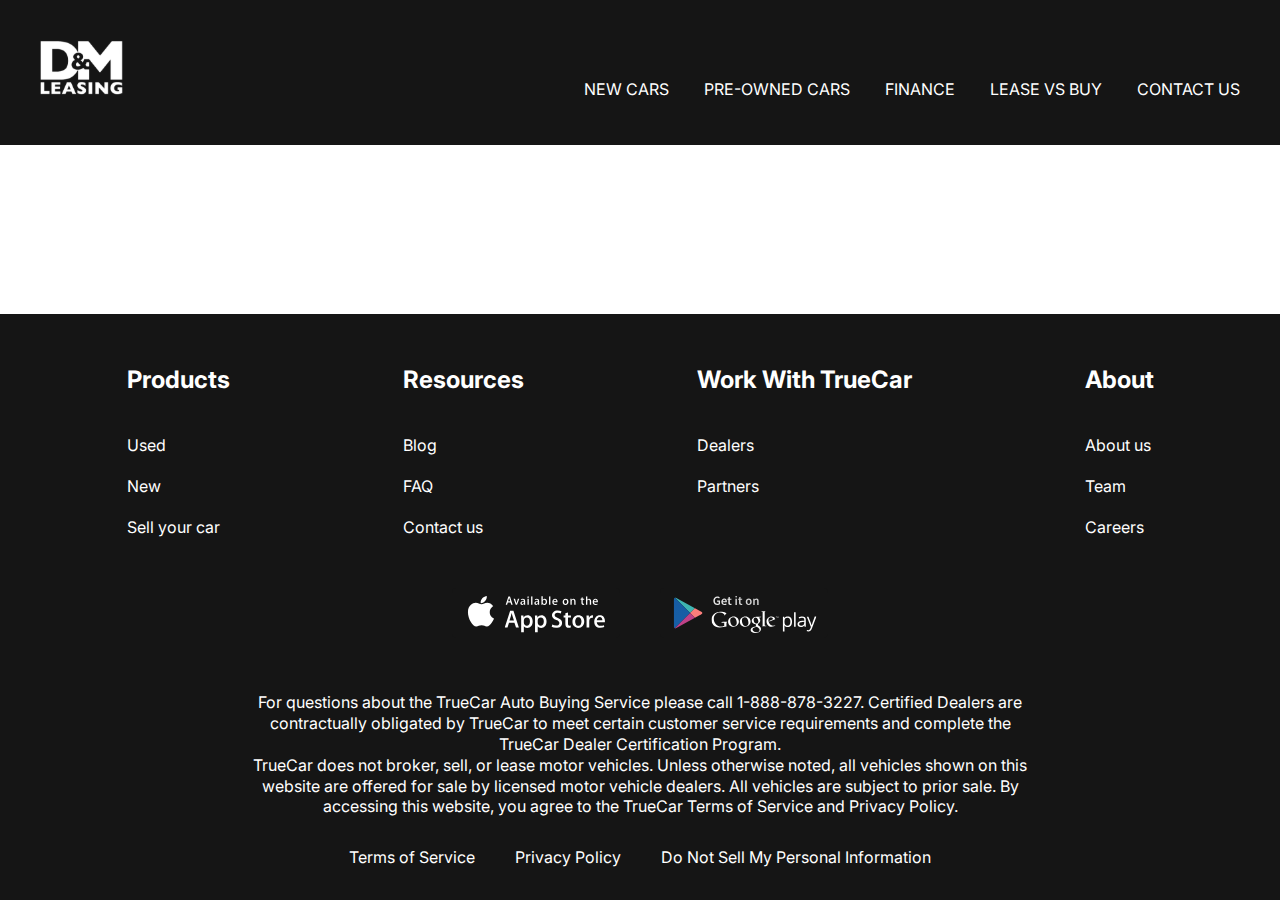
==== contacts.html @ 40aa46b6 "add top section, swiper (1920px)" ====
<!DOCTYPE html>
<html lang="en">
  <head>
    <meta charset="UTF-8" />
    <meta name="viewport" content="width=device-width, initial-scale=1.0" />
    <title>Lease Cars</title>
    <link rel="preconnect" href="https://fonts.googleapis.com" />
    <link rel="preconnect" href="https://fonts.gstatic.com" crossorigin />
    <link
      href="https://fonts.googleapis.com/css2?family=Inter:wght@400;700&display=swap"
      rel="stylesheet"
    />
    <link rel="stylesheet" href="css/styles.css" />
    <link rel="stylesheet" href="css/adaptive.css" />
  </head>
  <body>
    <div class="wrapper">
      <header class="header">
        <div class="container">
          <div class="header__inner">
            <a href="#" class="logo">
              <img src="images/logo.svg" alt="Logo" class="logo__img" />
            </a>
            <nav class="menu">
              <ul class="menu__list">
                <li class="menu__list-item">
                  <a href="#" class="menu__list-link">NEW CARS</a>
                </li>
                <li class="menu__list-item">
                  <a href="#" class="menu__list-link">PRE-OWNED CARS</a>
                </li>
                <li class="menu__list-item">
                  <a href="#" class="menu__list-link">FINANCE</a>
                </li>
                <li class="menu__list-item">
                  <a href="#" class="menu__list-link">LEASE VS BUY</a>
                </li>
                <li class="menu__list-item">
                  <a href="#" class="menu__list-link">CONTACT US</a>
                </li>
              </ul>
            </nav>
          </div>
        </div>
      </header>
      <main class="main"></main>
      <footer class="footer">
        <div class="container">
          <nav class="footer__menu">
            <ul class="footer__menu-list">
              <li class="footer__menu-item">
                <p class="footer__menu-title">Products</p>
              </li>
              <li class="footer__menu-item">
                <a href="#">Used</a>
              </li>
              <li class="footer__menu-item">
                <a href="#">New</a>
              </li>
              <li class="footer__menu-item">
                <a href="#">Sell your car</a>
              </li>
            </ul>
            <ul class="footer__menu-list">
              <li class="footer__menu-item">
                <p class="footer__menu-title">Resources</p>
              </li>
              <li class="footer__menu-item">
                <a href="#">Blog</a>
              </li>
              <li class="footer__menu-item">
                <a href="#">FAQ</a>
              </li>
              <li class="footer__menu-item">
                <a href="#">Contact us</a>
              </li>
            </ul>
            <ul class="footer__menu-list">
              <li class="footer__menu-item">
                <p class="footer__menu-title">Work With TrueCar</p>
              </li>
              <li class="footer__menu-item">
                <a href="#">Dealers</a>
              </li>
              <li class="footer__menu-item">
                <a href="#">Partners</a>
              </li>
            </ul>
            <ul class="footer__menu-list">
              <li class="footer__menu-item">
                <p class="footer__menu-title">About</p>
              </li>
              <li class="footer__menu-item">
                <a href="#">About us</a>
              </li>
              <li class="footer__menu-item">
                <a href="#">Team</a>
              </li>
              <li class="footer__menu-item">
                <a href="#">Careers</a>
              </li>
            </ul>
          </nav>
          <ul class="footer__app-list">
            <li class="footer__app-item">
              <a href="#" class="footer__app-link">
                <img
                  src="images/app-store.svg"
                  alt="App Store"
                  class="footer__app-img"
                />
              </a>
            </li>
            <li class="footer__app-item">
              <a href="#" class="footer__app-link">
                <img
                  src="images/google-play.svg"
                  alt="Google Play"
                  class="footer__app-img"
                />
              </a>
            </li>
          </ul>
          <div class="footer__text">
            <p class="footer__text-item">
              For questions about the TrueCar Auto Buying Service please call
              1-888-878-3227. Certified Dealers are contractually obligated by
              TrueCar to meet certain customer service requirements and complete
              the TrueCar Dealer Certification Program.
            </p>
            <p class="footer__text-item">
              TrueCar does not broker, sell, or lease motor vehicles. Unless
              otherwise noted, all vehicles shown on this website are offered
              for sale by licensed motor vehicle dealers. All vehicles are
              subject to prior sale. By accessing this website, you agree to the
              TrueCar Terms of Service and Privacy Policy.
            </p>
          </div>
          <nav class="footer__copy">
            <ul class="footer__copy-list">
              <li class="footer__copy-item">
                <a href="#" class="footer__copy-link">Terms of Service</a>
              </li>
              <li class="footer__copy-item">
                <a href="#" class="footer__copy-link">Privacy Policy</a>
              </li>
              <li class="footer__copy-item">
                <a href="#" class="footer__copy-link">
                  Do Not Sell My Personal Information</a
                >
              </li>
            </ul>
          </nav>
        </div>
      </footer>
    </div>
    <script src="js/script.js"></script>
  </body>
</html>
---- css/styles.css ----
html {
  box-sizing: border-box;
}

*,
*:after,
*:before {
  box-sizing: inherit;
  margin: 0;
  padding: 0;
}

ul {
  list-style: none;
}

a {
  color: inherit;
  text-decoration: none;
}

html,
body {
  height: 100%;
}

.wrapper {
  min-height: 100%;
  display: flex;
  flex-direction: column;
}

.container {
  max-width: 1220px;
  margin: 0 auto;
  padding: 0 10px;
}

body {
  font-family: "Inter", sans-serif;
  font-size: 16px;
  font-weight: 400;
  line-height: 1.3;
}

.main {
  flex-grow: 1;
}

.header {
  background-color: #151515;
}

.header_main {
  position: absolute;
  left: 0;
  right: 0;
  background-color: transparent;
  z-index: 5;
}

.header__inner {
  display: flex;
  justify-content: space-between;
  align-items: flex-end;
  padding: 40px 0 45px;
}

.menu__list {
  display: flex;
  gap: 35px;
}

.menu__list-link {
  color: #fff;
  text-transform: uppercase;
}

.footer {
  padding: 50px 0 32px;
  background-color: #151515;
  color: #fff;
}

.footer__menu {
  display: flex;
  justify-content: space-around;
  margin-bottom: 50px;
}

.footer__menu-list {
  max-width: 250px;
}

.footer__menu-title {
  padding-bottom: 20px;
  font-size: 24px;
  font-weight: 700;
}

.footer__menu-item + .footer__menu-item {
  padding-top: 20px;
}

.footer__app-list {
  display: flex;
  justify-content: center;
  gap: 40px;
  margin-bottom: 50px;
}

.footer__text {
  max-width: 800px;
  margin: 0 auto 30px;
  text-align: center;
}

.footer__copy-list {
  display: flex;
  justify-content: center;
  gap: 40px;
}

.top {
  position: absolute;
  left: 0;
  right: 0;
  padding: 250px 0 50px;
  color: #fff;
  font-weight: 700;
  text-align: center;
  z-index: 5;
}

.top__title {
  padding-bottom: 40px;
  font-size: 96px;
}

.top__link {
  display: inline-block;
  max-width: 430px;
  width: 100%;
  padding: 23px;
  background-color: #151515;
  font-size: 36px;
  text-transform: uppercase;
}

.swiper-slide {
  height: 100vh;
  background-repeat: no-repeat;
  background-size: cover;
  background-position: center center;
}

.swiper-pagination-bullet {
  width: 120px;
  height: 3px;
  margin: 0 15px !important;
  background-color: #151515;
  border-radius: 0;
  opacity: 1;
}

.swiper-pagination-bullets.swiper-pagination-horizontal {
  bottom: 50px;
}

.swiper-pagination-bullet-active {
  height: 6px;
  background-color: #fff;
}
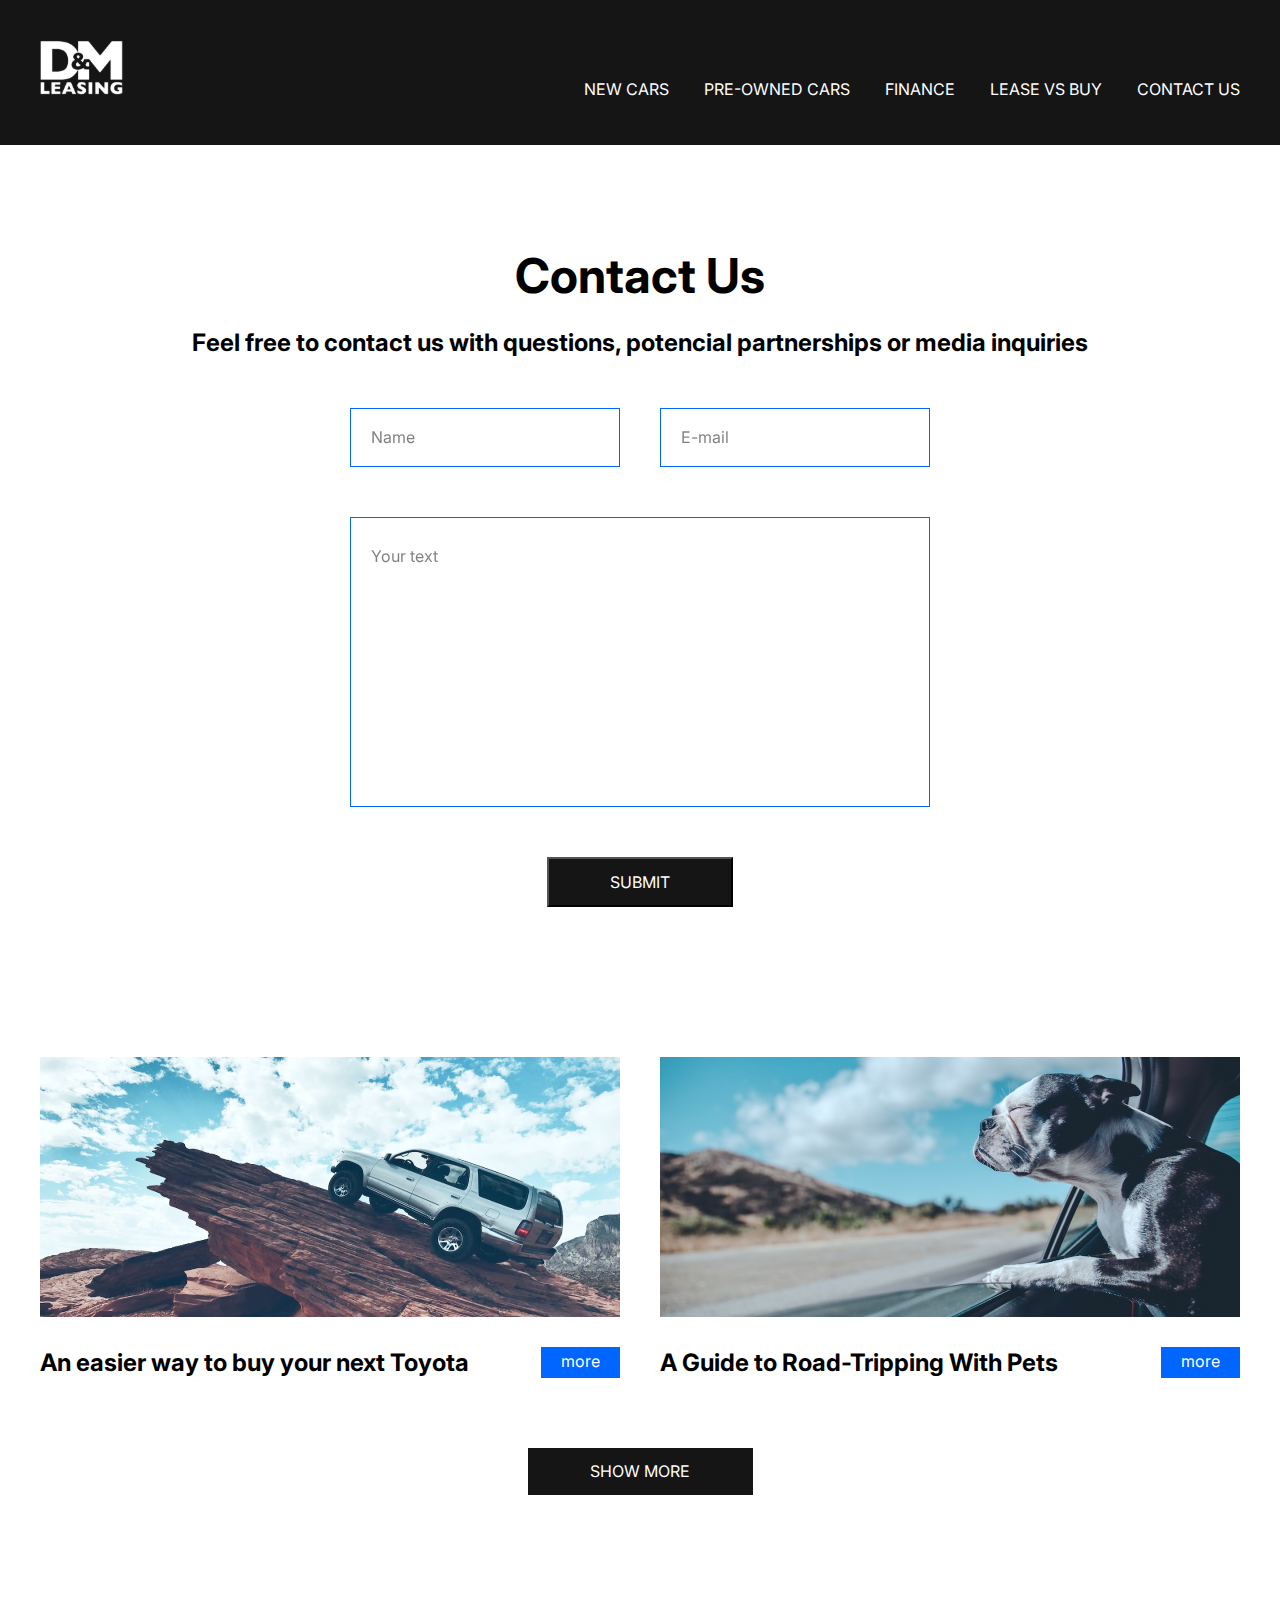
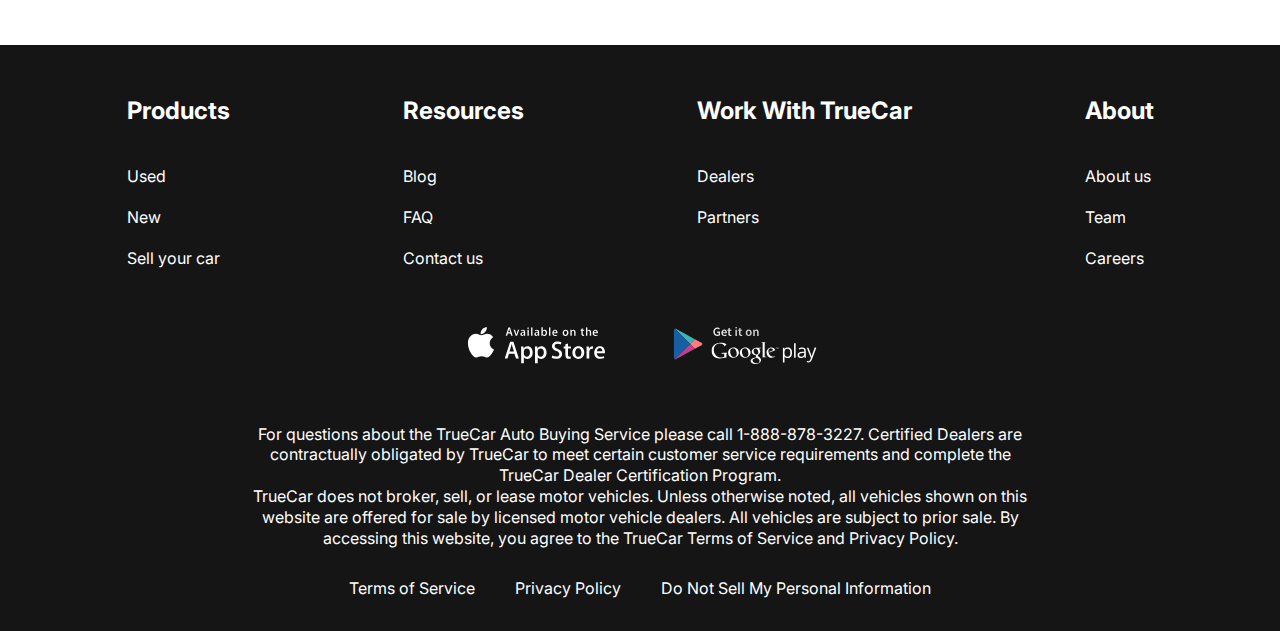
==== commit 5cb5d9bd: "add contacts-form, blog sections (1920px)" ====
--- a/contacts.html
+++ b/contacts.html
@@ -18,13 +18,13 @@
       <header class="header">
         <div class="container">
           <div class="header__inner">
-            <a href="#" class="logo">
+            <a href="index.html" class="logo">
               <img src="images/logo.svg" alt="Logo" class="logo__img" />
             </a>
             <nav class="menu">
               <ul class="menu__list">
                 <li class="menu__list-item">
-                  <a href="#" class="menu__list-link">NEW CARS</a>
+                  <a href="new-cars.html" class="menu__list-link">NEW CARS</a>
                 </li>
                 <li class="menu__list-item">
                   <a href="#" class="menu__list-link">PRE-OWNED CARS</a>
@@ -43,7 +43,51 @@
           </div>
         </div>
       </header>
-      <main class="main"></main>
+      <main class="main">
+        <section class="contacts">
+          <div class="container">
+            <h2 class="section-title contacts__title">Contact Us</h2>
+            <p class="contacts__text">
+              Feel free to contact us with questions, potencial partnerships or
+              media inquiries
+            </p>
+            <form action="#" class="form">
+              <input type="text" class="form__input" placeholder="Name" />
+              <input type="email" class="form__input" placeholder="E-mail" />
+              <textarea
+                class="form__textarea"
+                placeholder="Your text"
+              ></textarea>
+              <button class="form__btn" type="submit">SUBMIT</button>
+            </form>
+          </div>
+        </section>
+        <section class="blog">
+          <div class="container">
+            <div class="blog__items">
+              <article class="blog__item">
+                <img
+                  src="images/blog-1.jpg"
+                  alt="Toyota"
+                  class="blog__item-img"
+                />
+                <h4 class="blog__item-title">
+                  An easier way to buy your next Toyota
+                </h4>
+                <a href="#" class="blog__item-link">more</a>
+              </article>
+              <article class="blog__item">
+                <img src="images/blog-2.jpg" alt="Dog" class="blog__item-img" />
+                <h4 class="blog__item-title">
+                  A Guide to Road-Tripping With Pets
+                </h4>
+                <a href="#" class="blog__item-link">more</a>
+              </article>
+            </div>
+            <a href="#" class="blog__link">SHOW MORE</a>
+          </div>
+        </section>
+      </main>
       <footer class="footer">
         <div class="container">
           <nav class="footer__menu">
--- a/css/styles.css
+++ b/css/styles.css
@@ -36,6 +36,13 @@
   padding: 0 10px;
 }
 
+.section-title {
+  margin-bottom: 50px;
+  font-size: 48px;
+  font-weight: 700;
+  text-align: center;
+}
+
 body {
   font-family: "Inter", sans-serif;
   font-size: 16px;
@@ -56,7 +63,7 @@
   left: 0;
   right: 0;
   background-color: transparent;
-  z-index: 5;
+  z-index: 10;
 }
 
 .header__inner {
@@ -171,3 +178,243 @@
   height: 6px;
   background-color: #fff;
 }
+
+.why {
+  padding: 150px 0;
+}
+
+.why__list {
+  display: grid;
+  grid-template-columns: repeat(4, 1fr);
+  gap: 40px;
+  text-align: center;
+}
+
+.why__item-img {
+  margin-bottom: 30px;
+}
+
+.why__item-title {
+  margin-bottom: 30px;
+  font-size: 24px;
+  font-weight: 700;
+}
+
+.why__item-text {
+  text-align: left;
+}
+
+.how {
+  padding-bottom: 150px;
+}
+
+.how__inner {
+  max-width: 600px;
+  margin: 0 auto;
+}
+
+.how__title {
+  padding-top: 50px;
+  font-size: 24px;
+  font-weight: 700;
+}
+
+.how__list {
+  padding: 50px 0 70px;
+  counter-reset: howCounter;
+}
+
+.how__item {
+  box-sizing: content-box;
+  position: relative;
+  width: 270px;
+  min-height: 63px;
+  display: flex;
+  align-items: center;
+  margin-left: auto;
+  padding: 19px 0 19px 240px;
+  list-style: none;
+}
+
+.how__item + .how__item {
+  margin-top: 40px;
+}
+
+.how__item::before {
+  content: counter(howCounter);
+  counter-increment: howCounter;
+  position: absolute;
+  top: 0;
+  left: 0;
+  display: flex;
+  justify-content: center;
+  align-items: center;
+  width: 100px;
+  height: 100px;
+  border-radius: 50%;
+  background-color: #0066ff;
+  color: #fff;
+  font-size: 48px;
+  font-weight: 700;
+}
+
+.welcome {
+  padding-bottom: 150px;
+}
+
+.welcome__title {
+  margin-bottom: 20px;
+}
+
+.welcome__text {
+  margin-bottom: 50px;
+  font-size: 24px;
+  font-weight: 700;
+  text-align: center;
+}
+
+.welcome__video {
+  display: block;
+  margin: 0 auto;
+}
+
+.important {
+  padding-bottom: 150px;
+}
+
+.important__title {
+  margin-bottom: 20px;
+}
+
+.important__text {
+  max-width: 580px;
+  margin: 0 auto 50px;
+}
+
+.important__list {
+  display: grid;
+  grid-template-columns: repeat(4, 1fr);
+  gap: 40px;
+}
+
+.important__item-img {
+  margin-bottom: 20px;
+}
+
+.contacts {
+  padding: 100px 0 150px;
+}
+
+.contacts__title {
+  margin-bottom: 20px;
+}
+
+.contacts__text {
+  margin-bottom: 50px;
+  padding: 0 100px;
+  font-size: 24px;
+  font-weight: 700;
+  text-align: center;
+}
+
+.form {
+  max-width: 580px;
+  display: flex;
+  flex-wrap: wrap;
+  justify-content: space-between;
+  margin: 0 auto;
+}
+
+.form__input {
+  display: inline-block;
+  width: 270px;
+  margin-bottom: 50px;
+  padding: 18px 20px;
+  border: 1px solid #0066ff;
+  font-family: "Inter", sans-serif;
+  color: #000;
+  font-size: 16px;
+  font-weight: 400;
+  line-height: 1.3;
+}
+
+.form__input::placeholder,
+.form__textarea::placeholder {
+  font-family: "Inter", sans-serif;
+  color: #000;
+  font-size: 16px;
+  font-weight: 400;
+  line-height: 1.3;
+  opacity: 0.5;
+}
+
+.form__textarea {
+  width: 100%;
+  height: 290px;
+  margin-bottom: 50px;
+  padding: 28px 20px;
+  border: 1px solid #0066ff;
+  font-family: "Inter", sans-serif;
+  color: #000;
+  font-size: 16px;
+  font-weight: 400;
+  line-height: 1.3;
+  resize: none;
+}
+
+.form__btn {
+  margin: 0 auto;
+  padding: 13px 61px;
+  background-color: #151515;
+  font-family: "Inter", sans-serif;
+  color: #fff;
+  font-size: 16px;
+  font-weight: 400;
+  text-transform: uppercase;
+  cursor: pointer;
+}
+
+.blog {
+  padding-bottom: 150px;
+}
+
+.blog__items {
+  display: grid;
+  grid-template-columns: repeat(2, 1fr);
+  gap: 40px;
+  margin-bottom: 70px;
+}
+
+.blog__item {
+  display: flex;
+  flex-wrap: wrap;
+  justify-content: space-between;
+}
+
+.blog__item-img {
+  width: 100%;
+  margin-bottom: 30px;
+}
+
+.blog__item-title {
+  flex-basis: 450px;
+  font-size: 24px;
+  font-weight: 700;
+}
+
+.blog__item-link {
+  padding: 4px 20px;
+  background-color: #0066ff;
+  color: #fff;
+}
+
+.blog__link {
+  display: block;
+  width: 225px;
+  margin: 0 auto;
+  padding: 13px;
+  background-color: #151515;
+  color: #fff;
+  text-transform: uppercase;
+  text-align: center;
+}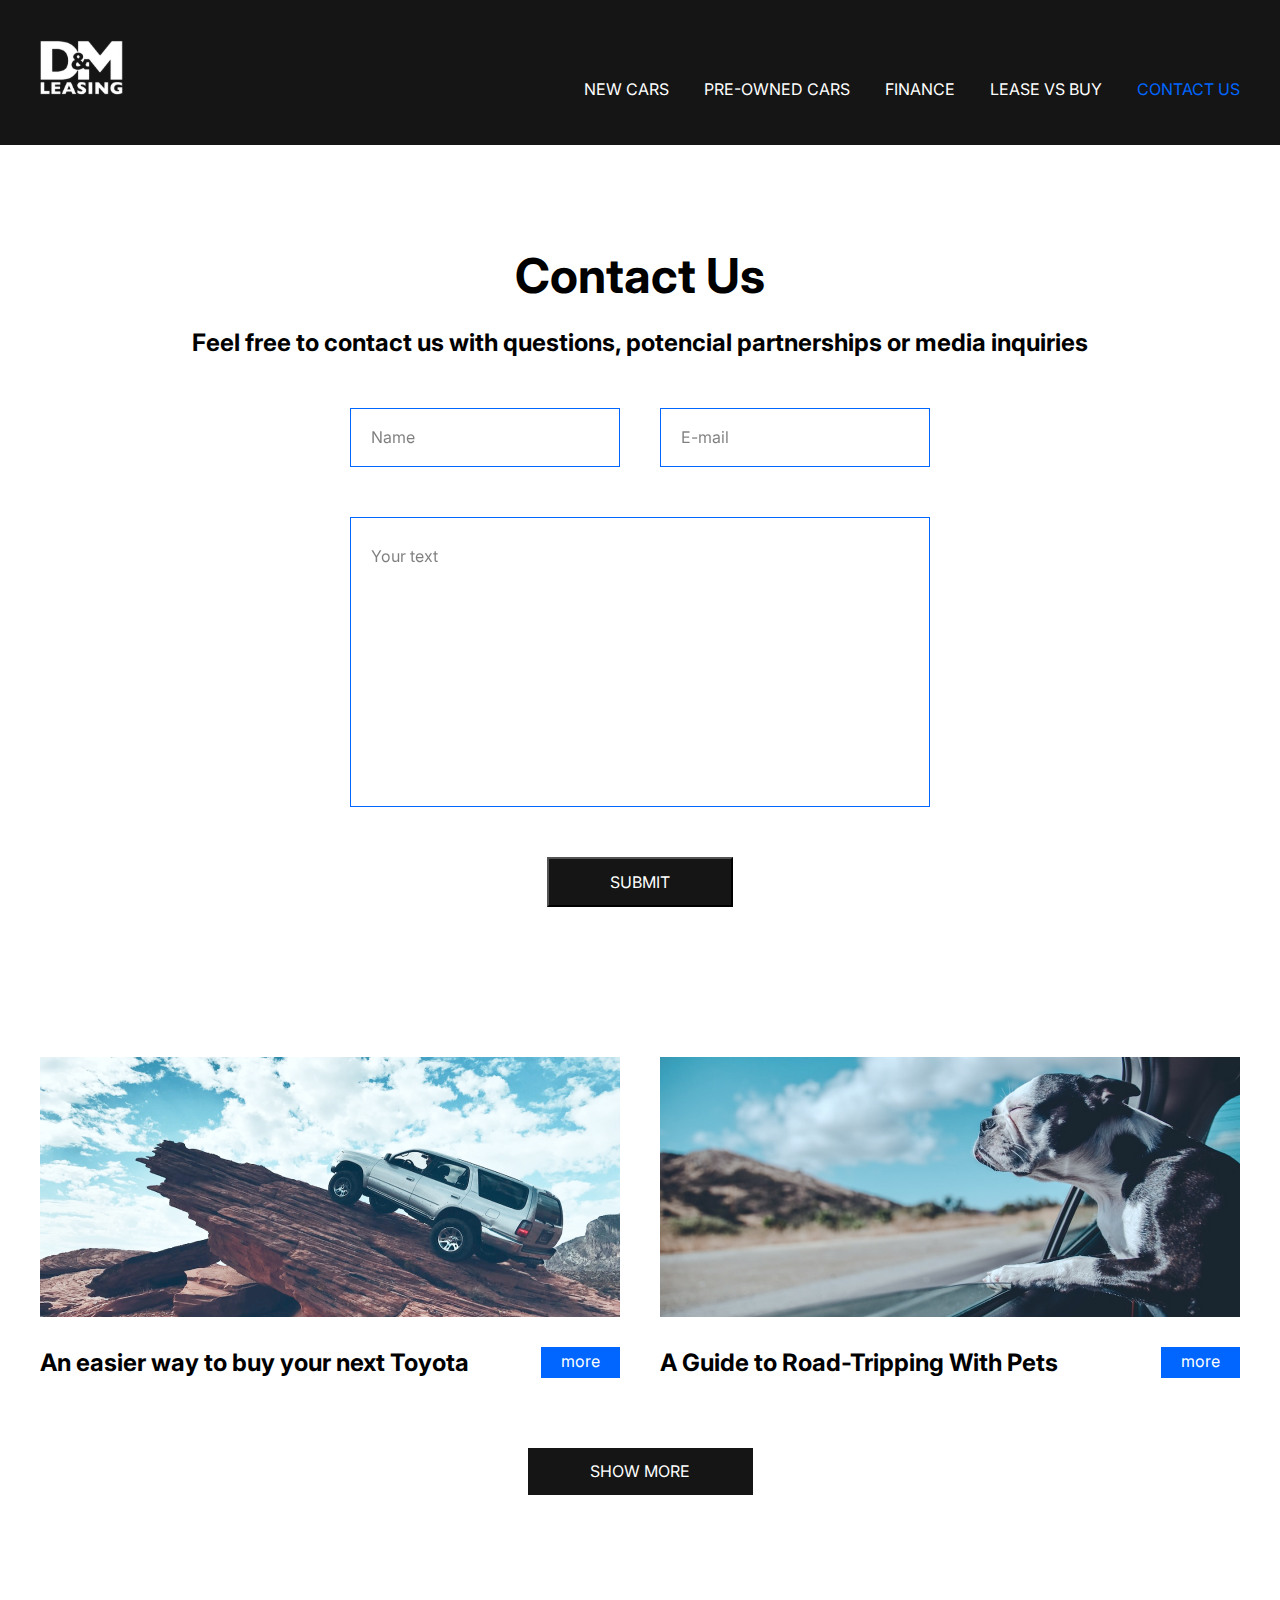
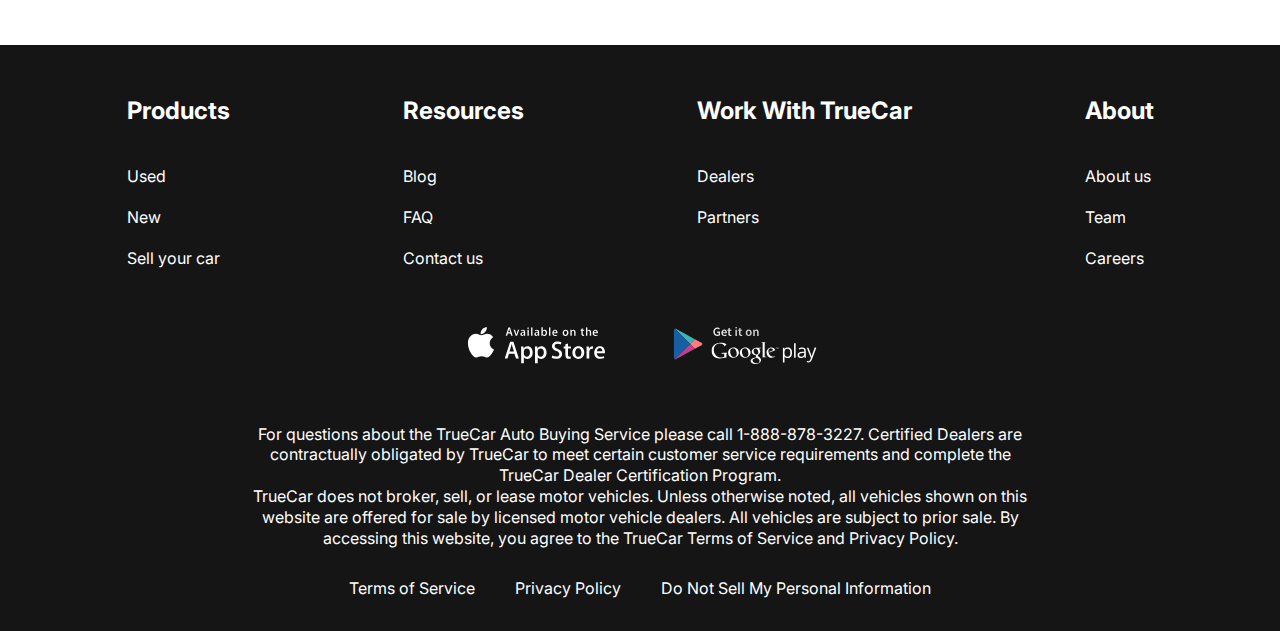
==== commit 2190e212: "add tabs section (1920px)" ====
--- a/contacts.html
+++ b/contacts.html
@@ -36,7 +36,9 @@
                   <a href="#" class="menu__list-link">LEASE VS BUY</a>
                 </li>
                 <li class="menu__list-item">
-                  <a href="#" class="menu__list-link">CONTACT US</a>
+                  <a href="#" class="menu__list-link menu__list-link_active"
+                    >CONTACT US</a
+                  >
                 </li>
               </ul>
             </nav>
@@ -84,7 +86,7 @@
                 <a href="#" class="blog__item-link">more</a>
               </article>
             </div>
-            <a href="#" class="blog__link">SHOW MORE</a>
+            <a href="#" class="showmore-link">SHOW MORE</a>
           </div>
         </section>
       </main>
--- a/css/styles.css
+++ b/css/styles.css
@@ -43,6 +43,17 @@
   text-align: center;
 }
 
+.showmore-link {
+  display: block;
+  width: 225px;
+  margin: 0 auto;
+  padding: 13px;
+  background-color: #151515;
+  color: #fff;
+  text-transform: uppercase;
+  text-align: center;
+}
+
 body {
   font-family: "Inter", sans-serif;
   font-size: 16px;
@@ -81,6 +92,10 @@
 .menu__list-link {
   color: #fff;
   text-transform: uppercase;
+}
+
+.menu__list-link_active {
+  color: #0066ff;
 }
 
 .footer {
@@ -408,13 +423,77 @@
   color: #fff;
 }
 
-.blog__link {
+.choose {
+  padding: 100px 0 150px;
+}
+
+.tabs {
+  margin-bottom: 70px;
+}
+
+.tabs__btns {
+  display: flex;
+  justify-content: space-between;
+  padding: 0 150px 100px;
+}
+
+.tabs__btns-item {
+  padding: 0;
+  border: none;
+  background-color: transparent;
+  font-size: 24px;
+  font-weight: 700;
+  cursor: pointer;
+}
+
+.tabs__btns-item_active {
+  color: #0066ff;
+}
+
+.tabs__content-item {
+  display: none;
+  grid-template-columns: repeat(4, 1fr);
+  gap: 100px 40px;
+}
+
+.tabs__content-item_active {
+  display: grid;
+}
+
+.card {
+  text-align: center;
+}
+
+.card__img {
   display: block;
-  width: 225px;
-  margin: 0 auto;
-  padding: 13px;
-  background-color: #151515;
-  color: #fff;
-  text-transform: uppercase;
-  text-align: center;
+}
+
+.card__content {
+  padding: 0 5px;
+  border: 1px solid #0066ff;
+  border-top: none;
+}
+
+.card__title {
+  margin-bottom: 20px;
+  padding-top: 20px;
+  font-size: 24px;
+  font-weight: 700;
+}
+
+.card__text {
+  margin-bottom: 20px;
+}
+
+.card__price {
+  margin-bottom: 20px;
+  font-size: 24px;
+  font-weight: 700;
+}
+
+.card__link {
+  display: block;
+  border: 1px solid #0066ff;
+  border-top: none;
+  color: #0066ff;
 }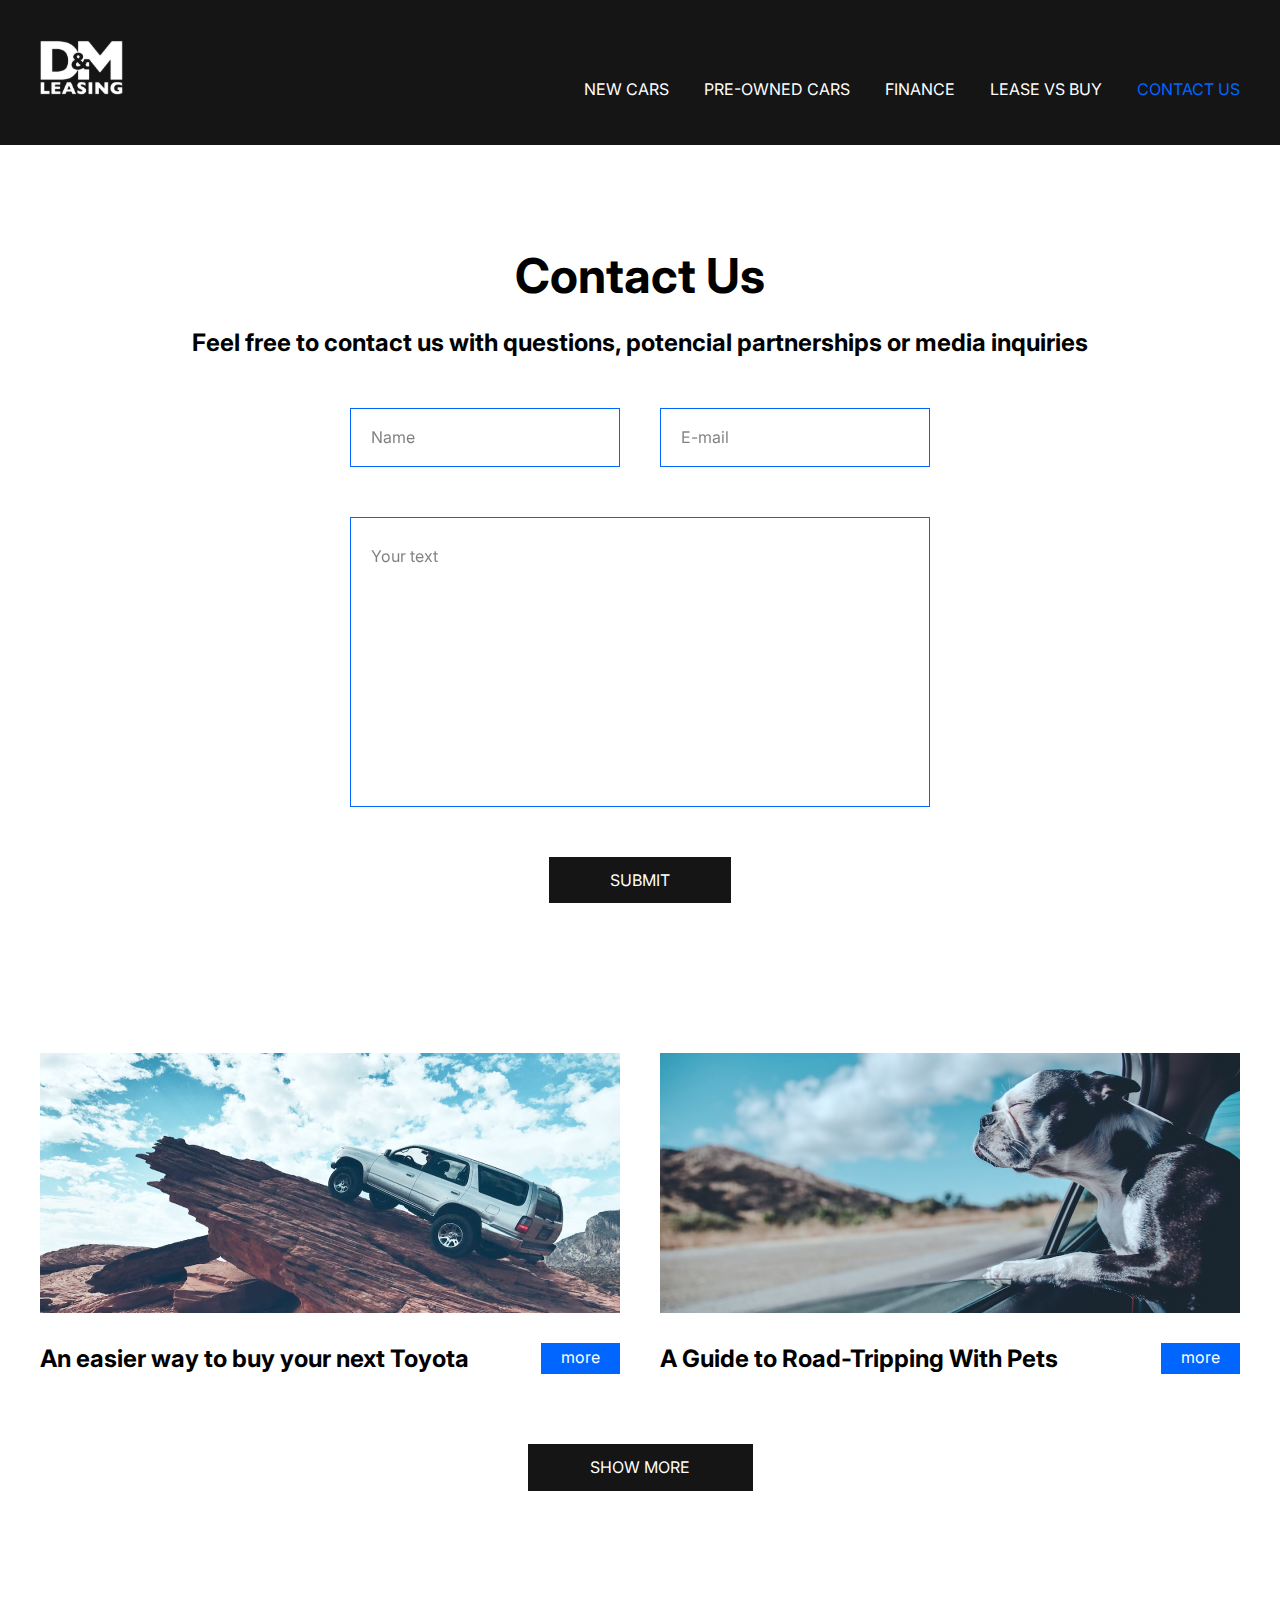
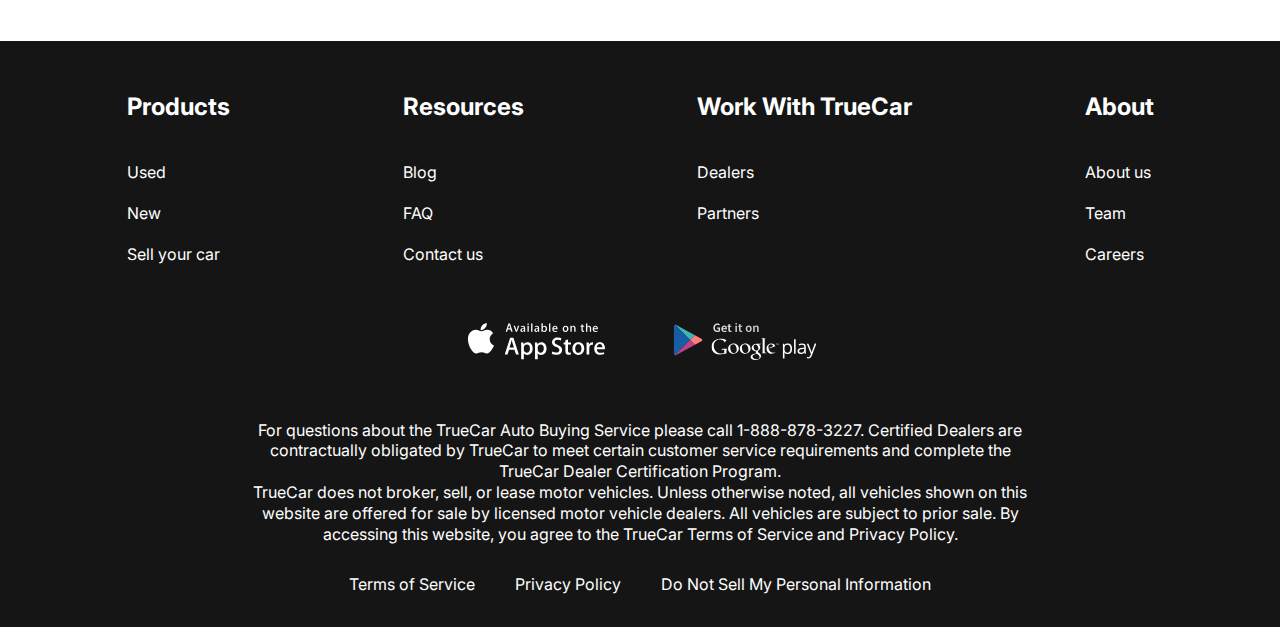
==== commit 070aff1c: "add adaptive" ====
--- a/contacts.html
+++ b/contacts.html
@@ -22,6 +22,11 @@
               <img src="images/logo.svg" alt="Logo" class="logo__img" />
             </a>
             <nav class="menu">
+              <button class="menu__btn">
+                <span></span>
+                <span></span>
+                <span></span>
+              </button>
               <ul class="menu__list">
                 <li class="menu__list-item">
                   <a href="new-cars.html" class="menu__list-link">NEW CARS</a>
--- a/css/styles.css
+++ b/css/styles.css
@@ -54,6 +54,10 @@
   text-align: center;
 }
 
+.no-scroll {
+  overflow: hidden;
+}
+
 body {
   font-family: "Inter", sans-serif;
   font-size: 16px;
@@ -82,6 +86,24 @@
   justify-content: space-between;
   align-items: flex-end;
   padding: 40px 0 45px;
+}
+
+.menu__btn {
+  display: none;
+  width: 30px;
+  height: 20px;
+  flex-direction: column;
+  justify-content: space-between;
+  padding: 0;
+  border: none;
+  background-color: transparent;
+  cursor: pointer;
+}
+
+.menu__btn span {
+  width: 100%;
+  height: 2px;
+  background-color: #fff;
 }
 
 .menu__list {
@@ -380,6 +402,7 @@
 .form__btn {
   margin: 0 auto;
   padding: 13px 61px;
+  border: none;
   background-color: #151515;
   font-family: "Inter", sans-serif;
   color: #fff;
@@ -466,6 +489,7 @@
 
 .card__img {
   display: block;
+  width: 100%;
 }
 
 .card__content {
@@ -496,4 +520,4 @@
   border: 1px solid #0066ff;
   border-top: none;
   color: #0066ff;
-}+}
--- a/css/adaptive.css
+++ b/css/adaptive.css
@@ -0,0 +1,230 @@
+@media (max-width: 1180px) {
+  .important__list {
+    gap: 30px 20px;
+  }
+
+  .important__item-img {
+    width: 100%;
+  }
+
+  .tabs__content-item {
+    grid-template-columns: repeat(3, 1fr);
+  }
+}
+
+@media (max-width: 1040px) {
+  .welcome__video {
+    width: 100%;
+  }
+
+  .tabs__btns {
+    justify-content: space-around;
+    gap: 20px;
+    padding: 0 0 50px;
+  }
+}
+
+@media (max-width: 860px) {
+  .menu__btn {
+    display: flex;
+  }
+
+  .logo,
+  .menu__btn {
+    position: relative;
+    z-index: 25;
+  }
+
+  .header__inner {
+    align-items: center;
+  }
+
+  .menu__list {
+    position: absolute;
+    top: 0;
+    left: 0;
+    right: 0;
+    bottom: 0;
+    height: 100vh;
+    flex-direction: column;
+    align-items: center;
+    padding-top: 200px;
+    background-color: #151515;
+    transform: translateY(-100%);
+    transition: transform 0.3s ease;
+    z-index: 20;
+  }
+
+  .menu__list.menu__list_active {
+    transform: translateY(0%);
+  }
+
+  .why__list {
+    grid-template-columns: repeat(2, 1fr);
+    gap: 20px;
+  }
+
+  .important__list {
+    grid-template-columns: repeat(2, 1fr);
+  }
+
+  .tabs__content-item {
+    grid-template-columns: repeat(2, 1fr);
+  }
+
+  .tabs__btns {
+    justify-content: space-between;
+  }
+}
+
+@media (max-width: 768px) {
+  .top__title {
+    font-size: 70px;
+  }
+
+  .top__link {
+    max-width: 360px;
+    padding: 16px;
+    font-size: 28px;
+  }
+
+  .swiper-pagination-bullet {
+    width: 60px;
+  }
+
+  .swiper-pagination-bullet-active {
+    height: 4px;
+  }
+
+  .welcome__video {
+    height: 400px;
+  }
+
+  .footer__menu {
+    display: grid;
+    grid-template-columns: repeat(2, 1fr);
+    gap: 40px;
+  }
+}
+
+@media (max-width: 650px) {
+  .tabs__content-item {
+    grid-template-columns: repeat(1, 1fr);
+  }
+
+  .tabs__btns-item {
+    font-size: 18px;
+  }
+
+  .blog__items {
+    grid-template-columns: repeat(1, 1fr);
+  }
+
+  .contacts {
+    padding: 50px 0;
+  }
+
+  .form__input {
+    width: 100%;
+    margin-bottom: 30px;
+  }
+
+  .contacts__text {
+    padding: 0;
+  }
+}
+
+@media (max-width: 540px) {
+  .section-title {
+    font-size: 34px;
+  }
+
+  .top__title {
+    font-size: 60px;
+  }
+
+  .top__link {
+    max-width: 310px;
+    font-size: 24px;
+  }
+
+  .swiper-pagination-bullet {
+    width: 35px;
+    margin: 0 10px !important;
+  }
+
+  .why {
+    padding: 50px 0;
+  }
+
+  .why__list {
+    grid-template-columns: repeat(1, 1fr);
+  }
+
+  .how {
+    padding-bottom: 50px;
+  }
+
+  .how__list {
+    padding: 30px 0 40px;
+  }
+
+  .how__item {
+    margin-right: auto;
+    padding: 65px 0 19px 0;
+  }
+
+  .welcome {
+    padding-bottom: 50px;
+  }
+
+  .welcome__video {
+    height: 200px;
+  }
+
+  .how__item::before {
+    right: 0;
+    width: 50px;
+    height: 50px;
+    margin: 0 auto;
+    font-size: 32px;
+  }
+
+  .important__list {
+    grid-template-columns: repeat(1, 1fr);
+  }
+
+  .tabs__btns {
+    flex-direction: column;
+  }
+
+  .blog__item-title {
+    margin-bottom: 10px;
+  }
+
+  .blog__item-link {
+    margin-left: auto;
+  }
+
+  .choose {
+    padding: 50px 0;
+  }
+
+  .tabs__content-item {
+    gap: 40px;
+  }
+
+  .blog {
+    padding-bottom: 50px;
+  }
+
+  .footer__app-list,
+  .footer__copy-list {
+    flex-direction: column;
+    align-items: center;
+  }
+
+  .footer__copy-list {
+    gap: 20px;
+  }
+}
